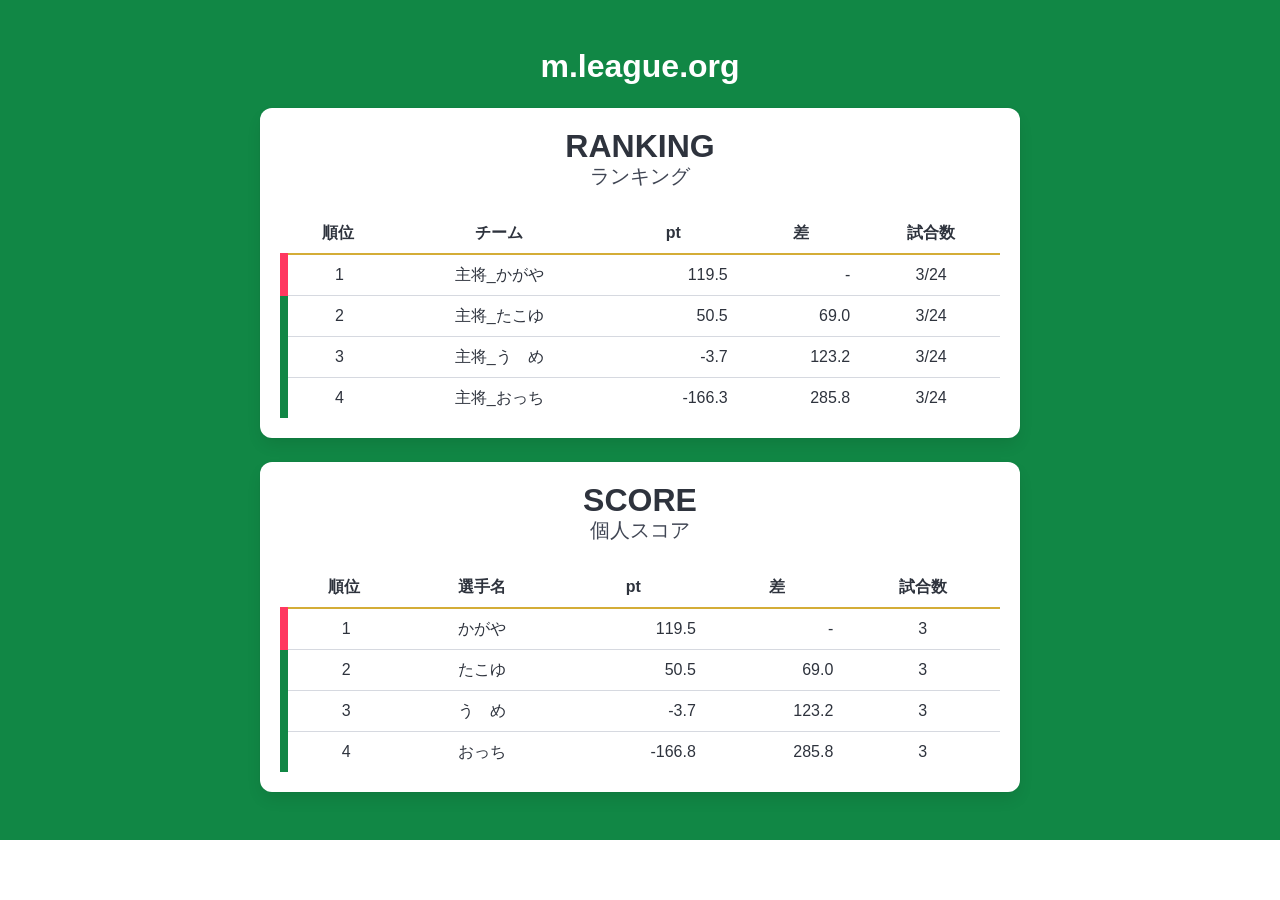
==== index.html @ b625d056 "initial" ====
<!DOCTYPE html>
<html lang="ja">
    <head>
        <meta charset="UTF-8">
        <meta name="viewport" content="width=device-width", initial-scale="1">
        <title>m.league.org</title>
        <link rel="icon" href="data:,">
        <link rel="stylesheet" href="./css/style.css" type="text/css">
        <link rel="stylesheet" href="./css/bulma.min.css" type="text/css">
    </head>
    <body>
        <section class="section">
            <div class="container">
                <h1 class="title has-text-centered has-text-white">m.league.org</h1>
                <!-- チーム成績 -->
                <div class="columns is-centered">
                    <div class="column is-8">
                        <div class="box">
                            <p class="title has-text-centered is-3">RANKING</p>
                            <p class="subtitle has-text-centered is-5">ランキング</p>
                            <table class="table is-fullwidth is-hoverable">
                                <thead>
                                    <tr>
                                        <th class="has-text-centered">順位</th>
                                        <th class="has-text-centered">チーム</th>
                                        <th class="has-text-centered">pt</th>
                                        <th class="has-text-centered">差</th>
                                        <th class="has-text-centered">試合数</th>
                                    </tr>
                                </thead>
                                <tbody>
                                    <tr class="rank-border-red">
                                        <td class="has-text-centered">1</td>
                                        <td class="has-text-centered"><span id="rank1_tn"></span></td>
                                        <td class="has-text-right"><span id="rank1_pt"></span></td>
                                        <td class="has-text-right"><span id="rank1_df"></span></td>
                                        <td class="has-text-centered">
                                            <span id="digest_game_number1"></span>/24
                                        </td>
                                    </tr>
                                    <tr class="rank-border-green">
                                        <td class="has-text-centered">2</td>
                                        <td class="has-text-centered"><span id="rank2_tn"></span></td>
                                        <td class="has-text-right"><span id="rank2_pt"></span></td>
                                        <td class="has-text-right"><span id="rank2_df"></span></td>
                                        <td class="has-text-centered">
                                            <span id="digest_game_number2"></span>/24
                                        </td>
                                    </tr>
                                    <tr class="rank-border-green">
                                        <td class="has-text-centered">3</td>
                                        <td class="has-text-centered"><span id=rank3_tn></span></td>
                                        <td class="has-text-right"><span id="rank3_pt"></span></td>
                                        <td class="has-text-right"><span id="rank3_df"></span></td>
                                        <td class="has-text-centered">
                                            <span id="digest_game_number3"></span>/24
                                        </td>
                                    </tr>
                                    <tr class="rank-border-green">
                                        <td class="has-text-centered">4</td>
                                        <td class="has-text-centered"><span id="rank4_tn"></span></td>
                                        <td class="has-text-right"><span id="rank4_pt"></span></td>
                                        <td class="has-text-right"><span id="rank4_df"></span></td>
                                        <td class="has-text-centered">
                                            <span id="digest_game_number4"></span>/24
                                        </td>
                                    </tr>
                                </tbody>
                            </table>
                        </div> <!-- /.box /.has-background-grey-darker -->
                    </div>
                </div>

                <!-- 個人成績 -->
                <div class="columns is-centered">
                    <div class="column is-8">
                        <div class="box">
                            <p class="title has-text-centered is-3">SCORE</p>
                            <p class="subtitle has-text-centered is-5">個人スコア</p>
                            <table class="table is-fullwidth is-hoverable">
                                <thead>
                                    <tr>
                                        <th class="has-text-centered">順位</th>
                                        <th class="has-text-centered">選手名</th>
                                        <th class="has-text-centered">pt</th>
                                        <th class="has-text-centered">差</th>
                                        <th class="has-text-centered">試合数</th>
                                    </tr>
                                </thead>
                                <tbody>
                                    <!-- 個人スコア 1位 -->
                                    <tr class="rank-border-red">
                                        <td class="has-text-centered">1</td>
                                        <td class="has-text-centered"><span id="rank01_player_nm"></span></td>
                                        <td class="has-text-right"><span id="rank01_player_pt"></span></td>
                                        <td class="has-text-right"><span id="rank01_player_df"></span></td>
                                        <td class="has-text-centered"><span id="rank01_player_gm"></span></td>
                                    </tr>
                                    <!-- 個人スコア 2位 -->
                                    <tr class="rank-border-green">
                                        <td class="has-text-centered">2</td>
                                        <td class="has-text-centered"><span id="rank02_player_nm"></span></td>
                                        <td class="has-text-right"><span id="rank02_player_pt"></span></td>
                                        <td class="has-text-right"><span id="rank02_player_df"></span></td>
                                        <td class="has-text-centered"><span id="rank02_player_gm"></span></td>
                                    </tr>
                                    <!-- 個人スコア 3位 -->
                                    <tr class="rank-border-green">
                                        <td class="has-text-centered">3</td>
                                        <td class="has-text-centered"><span id="rank03_player_nm"></span></td>
                                        <td class="has-text-right"><span id="rank03_player_pt"></span></td>
                                        <td class="has-text-right"><span id="rank03_player_df"></span></td>
                                        <td class="has-text-centered"><span id="rank03_player_gm"></span></td>
                                    </tr>
                                    <!-- 個人スコア 4位 -->
                                    <tr class="rank-border-green">
                                        <td class="has-text-centered">4</td>
                                        <td class="has-text-centered"><span id="rank04_player_nm"></span></td>
                                        <td class="has-text-right"><span id="rank04_player_pt"></span></td>
                                        <td class="has-text-right"><span id="rank04_player_df"></span></td>
                                        <td class="has-text-centered"><span id="rank04_player_gm"></span></td>
                                    </tr>
                                    <!-- // 現状、解放なし
                                    <tr class="rank-border-green">
                                        <td class="has-text-centered">5</td>
                                        <td class="has-text-centered"><span id="rank05_player_nm"></span></td>
                                        <td class="has-text-right"><span id="rank05_player_pt"></span></td>
                                        <td class="has-text-right"><span id="rank05_player_df"></span></td>
                                        <td class="has-text-centered"><span id="rank05_player_gm"></span></td>
                                    </tr>
                                    <tr class="rank-border-green">
                                        <td class="has-text-centered">6</td>
                                        <td class="has-text-centered"><span id="rank06_player_nm"></span></td>
                                        <td class="has-text-right"><span id="rank06_player_pt"></span></td>
                                        <td class="has-text-right"><span id="rank06_player_df"></span></td>
                                        <td class="has-text-centered"><span id="rank06_player_gm"></span></td>
                                    </tr>
                                    <tr class="rank-border-green">
                                        <td class="has-text-centered">7</td>
                                        <td class="has-text-centered"><span id="rank07_player_nm"></span></td>
                                        <td class="has-text-right"><span id="rank07_player_pt"></span></td>
                                        <td class="has-text-right"><span id="rank07_player_df"></span></td>
                                        <td class="has-text-centered"><span id="rank07_player_gm"></span></td>
                                    </tr>
                                    <tr class="rank-border-green">
                                        <td class="has-text-centered">8</td>
                                        <td class="has-text-centered"><span id="rank08_player_nm"></span></td>
                                        <td class="has-text-right"><span id="rank08_player_pt"></span></td>
                                        <td class="has-text-right"><span id="rank08_player_df"></span></td>
                                        <td class="has-text-centered"><span id="rank08_player_gm"></span></td>
                                    </tr>
                                    <tr class="rank-border-green">
                                        <td class="has-text-centered">9</td>
                                        <td class="has-text-centered"><span id="rank09_player_nm"></span></td>
                                        <td class="has-text-right"><span id="rank09_player_pt"></span></td>
                                        <td class="has-text-right"><span id="rank09_player_df"></span></td>
                                        <td class="has-text-centered"><span id="rank09_player_gm"></span></td>
                                    </tr>
                                    <tr class="rank-border-green">
                                        <td class="has-text-centered">10</td>
                                        <td class="has-text-centered"><span id="rank10_player_nm"></span></td>
                                        <td class="has-text-right"><span id="rank10_player_pt"></span></td>
                                        <td class="has-text-right"><span id="rank10_player_df"></span></td>
                                        <td class="has-text-centered"><span id="rank10_player_gm"></span></td>
                                    </tr>
                                    <tr class="rank-border-green">
                                        <td class="has-text-centered">11</td>
                                        <td class="has-text-centered"><span id="rank11_player_nm"></span></td>
                                        <td class="has-text-right"><span id="rank11_player_pt"></span></td>
                                        <td class="has-text-right"><span id="rank11_player_df"></span></td>
                                        <td class="has-text-centered"><span id="rank11_player_gm"></span></td>
                                    </tr>
                                    <tr class="rank-border-green">
                                        <td class="has-text-centered">12</td>
                                        <td class="has-text-centered"><span id="rank12_player_nm"></span></td>
                                        <td class="has-text-right"><span id="rank12_player_pt"></span></td>
                                        <td class="has-text-right"><span id="rank12_player_df"></span></td>
                                        <td class="has-text-centered"><span id="rank12_player_gm"></span></td>
                                    </tr>
                                    -->
                                </tbody>
                            </table>
                        </div> <!-- /.box /.has-background-grey-darker -->
                    </div>
                </div>

            </div> <!-- /.container -->
        </section> <!-- /.section -->
        <script src="./js/script.js" defer></script>
    </body>
</html>
---- css/style.css ----
body {
    background-color: #118745;
    /* color: #fff; */
}

.table {
    background-color: #1a1a1a;
    color: #fff;
}
.table thead th {
    color: #d4af37;
    border-bottom: 2px solid #d4ad37;
}
.table td, .table th {
    border-color: #333;
    vertical-align: middle;
}
.rank-border-red {
    border-left: 8px solid #ff3860;
}
.rank-border-green {
    border-left: 8px solid #118745;
}
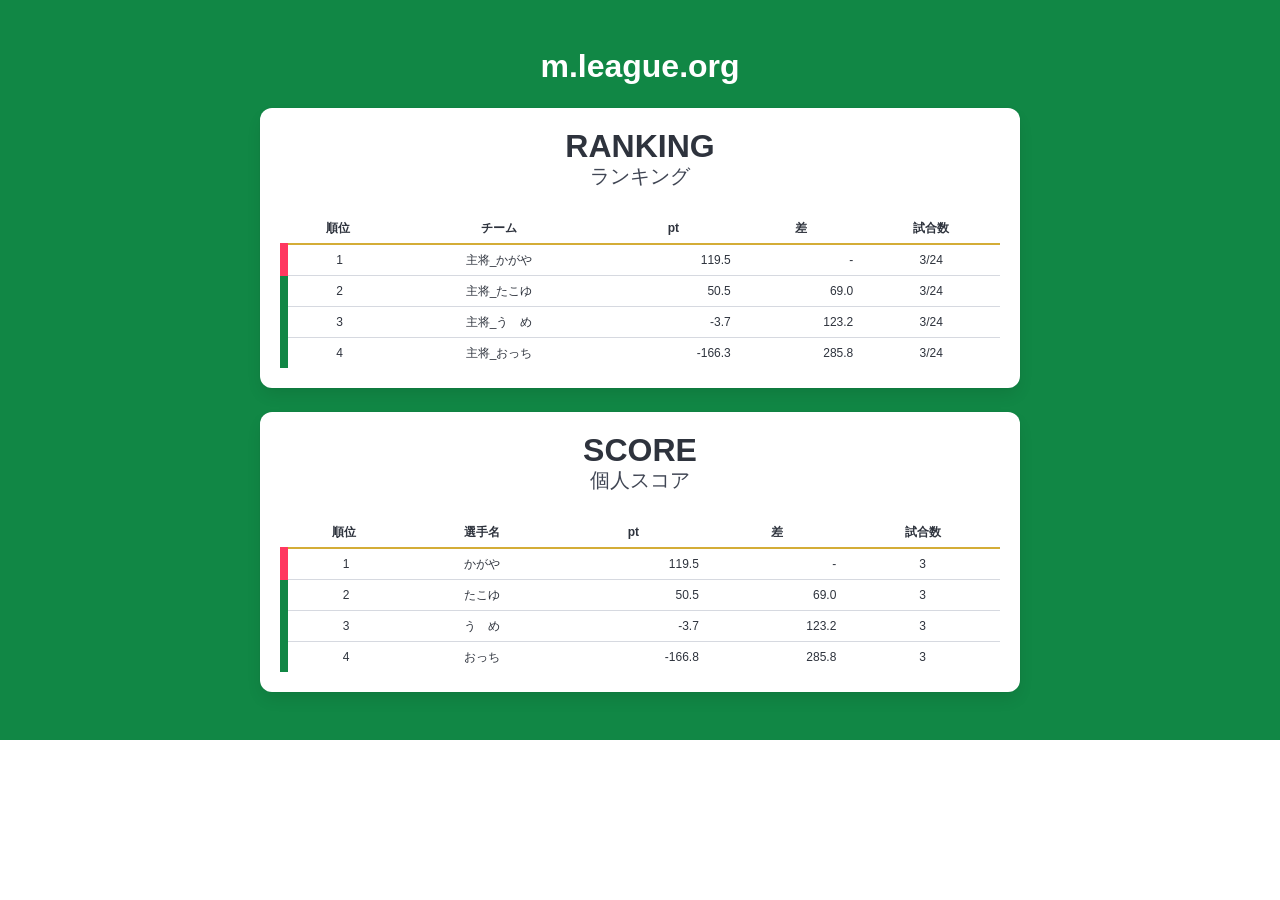
==== commit 7e051f1c: "文字サイズ調整1" ====
--- a/index.html
+++ b/index.html
@@ -18,7 +18,7 @@
                         <div class="box">
                             <p class="title has-text-centered is-3">RANKING</p>
                             <p class="subtitle has-text-centered is-5">ランキング</p>
-                            <table class="table is-fullwidth is-hoverable">
+                            <table class="table is-fullwidth is-hoverable is-size-7">
                                 <thead>
                                     <tr>
                                         <th class="has-text-centered">順位</th>
@@ -77,7 +77,7 @@
                         <div class="box">
                             <p class="title has-text-centered is-3">SCORE</p>
                             <p class="subtitle has-text-centered is-5">個人スコア</p>
-                            <table class="table is-fullwidth is-hoverable">
+                            <table class="table is-fullwidth is-hoverable is-size-7">
                                 <thead>
                                     <tr>
                                         <th class="has-text-centered">順位</th>
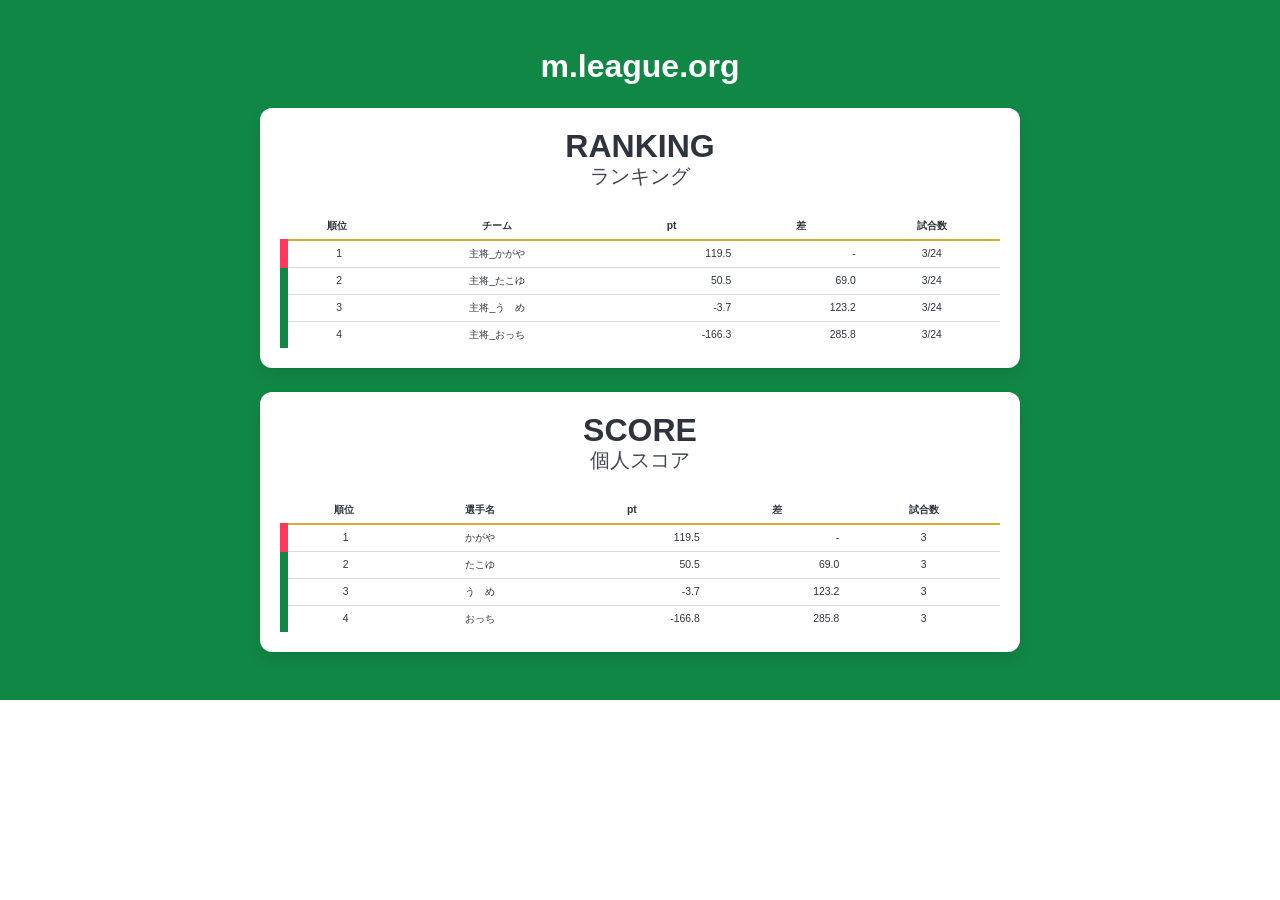
==== commit a3f05b64: "文字サイズ調整2" ====
--- a/index.html
+++ b/index.html
@@ -18,7 +18,7 @@
                         <div class="box">
                             <p class="title has-text-centered is-3">RANKING</p>
                             <p class="subtitle has-text-centered is-5">ランキング</p>
-                            <table class="table is-fullwidth is-hoverable is-size-7">
+                            <table class="table is-fullwidth is-hoverable" style="font-size: 0.65rem">
                                 <thead>
                                     <tr>
                                         <th class="has-text-centered">順位</th>
@@ -77,7 +77,7 @@
                         <div class="box">
                             <p class="title has-text-centered is-3">SCORE</p>
                             <p class="subtitle has-text-centered is-5">個人スコア</p>
-                            <table class="table is-fullwidth is-hoverable is-size-7">
+                            <table class="table is-fullwidth is-hoverable" style="font-size: 0.65rem">
                                 <thead>
                                     <tr>
                                         <th class="has-text-centered">順位</th>
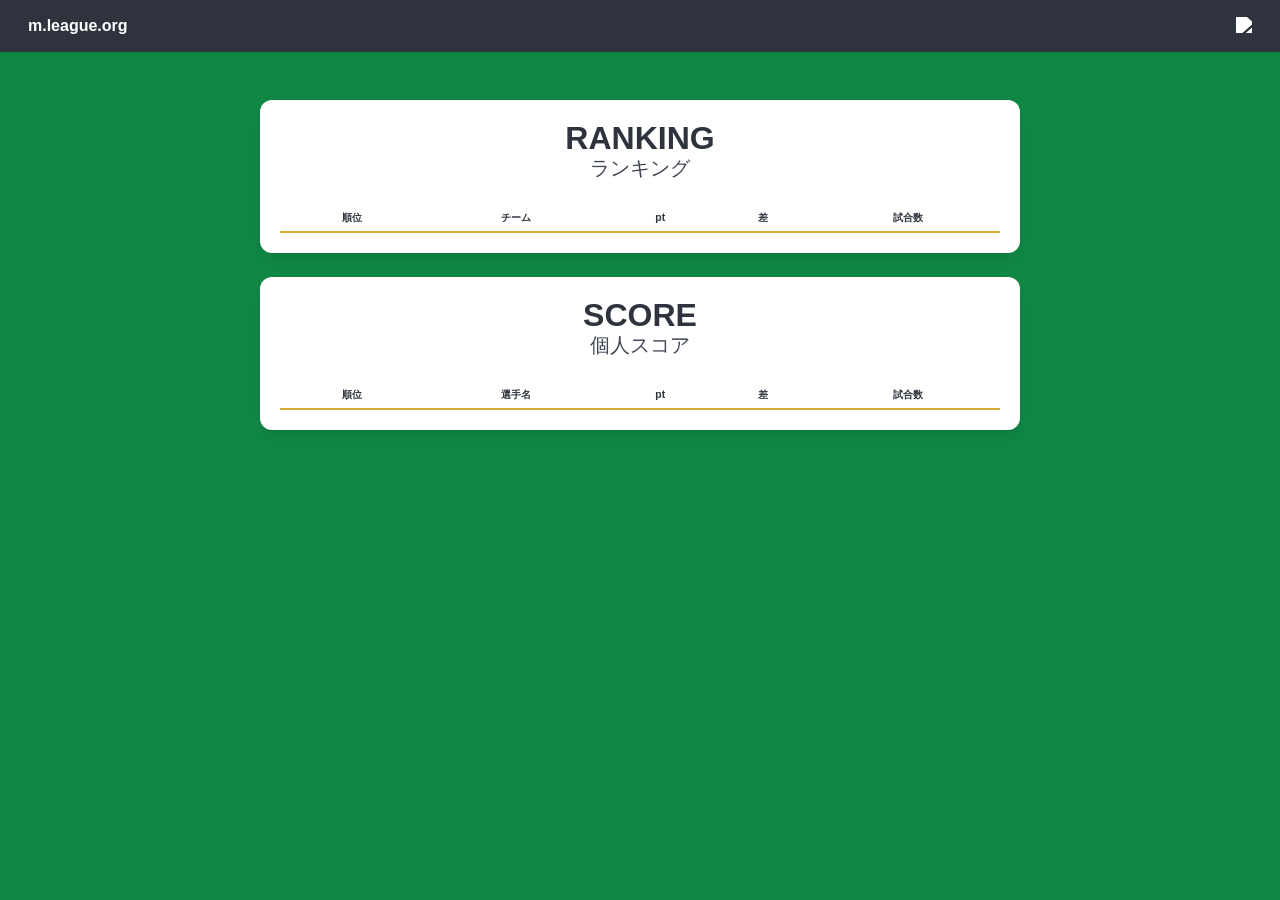
==== commit 2088015c: "2nd_html, readme" ====
--- a/index.html
+++ b/index.html
@@ -2,16 +2,35 @@
 <html lang="ja">
     <head>
         <meta charset="UTF-8">
-        <meta name="viewport" content="width=device-width", initial-scale="1">
-        <title>m.league.org</title>
+        <meta name="viewport" content="width=device-width, initial-scale=1">
+        <title>ml.org</title>
         <link rel="icon" href="data:,">
         <link rel="stylesheet" href="./css/style.css" type="text/css">
         <link rel="stylesheet" href="./css/bulma.min.css" type="text/css">
     </head>
     <body>
+        <!-- 外部リンク -->
+        <nav class="navbar is-dark org-navbar">
+            <div class="navbar-brand org-navbar-brand">
+                <div class="navbar-item has-text-white">
+                    m.league.org
+                </div>
+                <!-- リリース前
+                <a href="rule.html" class="navbar-item">
+                    <span class="icon">
+                        <img src="./svg/book.svg">
+                    </span>
+                </a>
+                -->
+                <a href="admin.html" class="navbar-item">
+                    <span class="icon">
+                        <img src="./svg/gear.svg">
+                    </span>
+                </a>
+            </div> <!-- /.navbar-brand -->
+        </nav> 
         <section class="section">
             <div class="container">
-                <h1 class="title has-text-centered has-text-white">m.league.org</h1>
                 <!-- チーム成績 -->
                 <div class="columns is-centered">
                     <div class="column is-8">
@@ -28,48 +47,11 @@
                                         <th class="has-text-centered">試合数</th>
                                     </tr>
                                 </thead>
-                                <tbody>
-                                    <tr class="rank-border-red">
-                                        <td class="has-text-centered">1</td>
-                                        <td class="has-text-centered"><span id="rank1_tn"></span></td>
-                                        <td class="has-text-right"><span id="rank1_pt"></span></td>
-                                        <td class="has-text-right"><span id="rank1_df"></span></td>
-                                        <td class="has-text-centered">
-                                            <span id="digest_game_number1"></span>/24
-                                        </td>
-                                    </tr>
-                                    <tr class="rank-border-green">
-                                        <td class="has-text-centered">2</td>
-                                        <td class="has-text-centered"><span id="rank2_tn"></span></td>
-                                        <td class="has-text-right"><span id="rank2_pt"></span></td>
-                                        <td class="has-text-right"><span id="rank2_df"></span></td>
-                                        <td class="has-text-centered">
-                                            <span id="digest_game_number2"></span>/24
-                                        </td>
-                                    </tr>
-                                    <tr class="rank-border-green">
-                                        <td class="has-text-centered">3</td>
-                                        <td class="has-text-centered"><span id=rank3_tn></span></td>
-                                        <td class="has-text-right"><span id="rank3_pt"></span></td>
-                                        <td class="has-text-right"><span id="rank3_df"></span></td>
-                                        <td class="has-text-centered">
-                                            <span id="digest_game_number3"></span>/24
-                                        </td>
-                                    </tr>
-                                    <tr class="rank-border-green">
-                                        <td class="has-text-centered">4</td>
-                                        <td class="has-text-centered"><span id="rank4_tn"></span></td>
-                                        <td class="has-text-right"><span id="rank4_pt"></span></td>
-                                        <td class="has-text-right"><span id="rank4_df"></span></td>
-                                        <td class="has-text-centered">
-                                            <span id="digest_game_number4"></span>/24
-                                        </td>
-                                    </tr>
-                                </tbody>
+                                <tbody id="team_data"></tbody>
                             </table>
-                        </div> <!-- /.box /.has-background-grey-darker -->
-                    </div>
-                </div>
+                        </div> <!-- /.box -->
+                    </div> <!-- /.column -->
+                </div> <!-- /.columns -->
 
                 <!-- 個人成績 -->
                 <div class="columns is-centered">
@@ -87,105 +69,13 @@
                                         <th class="has-text-centered">試合数</th>
                                     </tr>
                                 </thead>
-                                <tbody>
-                                    <!-- 個人スコア 1位 -->
-                                    <tr class="rank-border-red">
-                                        <td class="has-text-centered">1</td>
-                                        <td class="has-text-centered"><span id="rank01_player_nm"></span></td>
-                                        <td class="has-text-right"><span id="rank01_player_pt"></span></td>
-                                        <td class="has-text-right"><span id="rank01_player_df"></span></td>
-                                        <td class="has-text-centered"><span id="rank01_player_gm"></span></td>
-                                    </tr>
-                                    <!-- 個人スコア 2位 -->
-                                    <tr class="rank-border-green">
-                                        <td class="has-text-centered">2</td>
-                                        <td class="has-text-centered"><span id="rank02_player_nm"></span></td>
-                                        <td class="has-text-right"><span id="rank02_player_pt"></span></td>
-                                        <td class="has-text-right"><span id="rank02_player_df"></span></td>
-                                        <td class="has-text-centered"><span id="rank02_player_gm"></span></td>
-                                    </tr>
-                                    <!-- 個人スコア 3位 -->
-                                    <tr class="rank-border-green">
-                                        <td class="has-text-centered">3</td>
-                                        <td class="has-text-centered"><span id="rank03_player_nm"></span></td>
-                                        <td class="has-text-right"><span id="rank03_player_pt"></span></td>
-                                        <td class="has-text-right"><span id="rank03_player_df"></span></td>
-                                        <td class="has-text-centered"><span id="rank03_player_gm"></span></td>
-                                    </tr>
-                                    <!-- 個人スコア 4位 -->
-                                    <tr class="rank-border-green">
-                                        <td class="has-text-centered">4</td>
-                                        <td class="has-text-centered"><span id="rank04_player_nm"></span></td>
-                                        <td class="has-text-right"><span id="rank04_player_pt"></span></td>
-                                        <td class="has-text-right"><span id="rank04_player_df"></span></td>
-                                        <td class="has-text-centered"><span id="rank04_player_gm"></span></td>
-                                    </tr>
-                                    <!-- // 現状、解放なし
-                                    <tr class="rank-border-green">
-                                        <td class="has-text-centered">5</td>
-                                        <td class="has-text-centered"><span id="rank05_player_nm"></span></td>
-                                        <td class="has-text-right"><span id="rank05_player_pt"></span></td>
-                                        <td class="has-text-right"><span id="rank05_player_df"></span></td>
-                                        <td class="has-text-centered"><span id="rank05_player_gm"></span></td>
-                                    </tr>
-                                    <tr class="rank-border-green">
-                                        <td class="has-text-centered">6</td>
-                                        <td class="has-text-centered"><span id="rank06_player_nm"></span></td>
-                                        <td class="has-text-right"><span id="rank06_player_pt"></span></td>
-                                        <td class="has-text-right"><span id="rank06_player_df"></span></td>
-                                        <td class="has-text-centered"><span id="rank06_player_gm"></span></td>
-                                    </tr>
-                                    <tr class="rank-border-green">
-                                        <td class="has-text-centered">7</td>
-                                        <td class="has-text-centered"><span id="rank07_player_nm"></span></td>
-                                        <td class="has-text-right"><span id="rank07_player_pt"></span></td>
-                                        <td class="has-text-right"><span id="rank07_player_df"></span></td>
-                                        <td class="has-text-centered"><span id="rank07_player_gm"></span></td>
-                                    </tr>
-                                    <tr class="rank-border-green">
-                                        <td class="has-text-centered">8</td>
-                                        <td class="has-text-centered"><span id="rank08_player_nm"></span></td>
-                                        <td class="has-text-right"><span id="rank08_player_pt"></span></td>
-                                        <td class="has-text-right"><span id="rank08_player_df"></span></td>
-                                        <td class="has-text-centered"><span id="rank08_player_gm"></span></td>
-                                    </tr>
-                                    <tr class="rank-border-green">
-                                        <td class="has-text-centered">9</td>
-                                        <td class="has-text-centered"><span id="rank09_player_nm"></span></td>
-                                        <td class="has-text-right"><span id="rank09_player_pt"></span></td>
-                                        <td class="has-text-right"><span id="rank09_player_df"></span></td>
-                                        <td class="has-text-centered"><span id="rank09_player_gm"></span></td>
-                                    </tr>
-                                    <tr class="rank-border-green">
-                                        <td class="has-text-centered">10</td>
-                                        <td class="has-text-centered"><span id="rank10_player_nm"></span></td>
-                                        <td class="has-text-right"><span id="rank10_player_pt"></span></td>
-                                        <td class="has-text-right"><span id="rank10_player_df"></span></td>
-                                        <td class="has-text-centered"><span id="rank10_player_gm"></span></td>
-                                    </tr>
-                                    <tr class="rank-border-green">
-                                        <td class="has-text-centered">11</td>
-                                        <td class="has-text-centered"><span id="rank11_player_nm"></span></td>
-                                        <td class="has-text-right"><span id="rank11_player_pt"></span></td>
-                                        <td class="has-text-right"><span id="rank11_player_df"></span></td>
-                                        <td class="has-text-centered"><span id="rank11_player_gm"></span></td>
-                                    </tr>
-                                    <tr class="rank-border-green">
-                                        <td class="has-text-centered">12</td>
-                                        <td class="has-text-centered"><span id="rank12_player_nm"></span></td>
-                                        <td class="has-text-right"><span id="rank12_player_pt"></span></td>
-                                        <td class="has-text-right"><span id="rank12_player_df"></span></td>
-                                        <td class="has-text-centered"><span id="rank12_player_gm"></span></td>
-                                    </tr>
-                                    -->
-                                </tbody>
+                                <tbody id="player_data"></tbody>
                             </table>
                         </div> <!-- /.box /.has-background-grey-darker -->
-                    </div>
-                </div>
-
+                    </div> <!-- /.column -->
+                </div> <!-- ./columns -->
             </div> <!-- /.container -->
         </section> <!-- /.section -->
-        <script src="./js/script.js" defer></script>
+        <script src="./js/index.js" defer></script>
     </body>
 </html>
--- a/css/style.css
+++ b/css/style.css
@@ -1,6 +1,37 @@
 body {
     background-color: #118745;
     /* color: #fff; */
+    min-height: 100vh;
+    display: flex;
+    flex-direction: column;
+}
+
+/* index.html */
+.org-navbar {
+    display: block !important;
+}
+.org-navbar-brand {
+    display: flex !important;
+    flex-direction: row !important;
+    align-items: center !important;
+    width: 100% !important;
+    padding: 0 1rem;    
+}
+.org-navbar-brand > div {
+    font-weight: bold !important;
+    margin-right: auto !important;
+    display: block !important;
+}
+.org-navbar-brand > a {
+    display: block !important;
+}
+.org-navbar-item > span > img {
+    width: 1rem;
+    height: 1rem;
+}
+.navbar-item .icon img {
+    filter: brightness(0) invert(1);
+    transition: filter 0.2s ease;
 }
 
 .table {
@@ -21,3 +52,36 @@
 .rank-border-green {
     border-left: 8px solid #118745;
 }
+
+/* admin.html */
+#org_overlay {
+    /* 画面に固定 */
+    position: fixed !important;
+
+    /* 画面全体に引き伸ばす */
+    top: 0 !important;
+    left: 0 !important;
+    right: 0 !important;
+    bottom: 0 !important;
+
+    /* 外部要因の影響を除外する */
+    width: 100% !important;
+    height: 100% !important;
+
+    background-color: #ffffff !important;
+    z-index: 999999 !important;
+
+    /* 中央揃え */
+    display: flex !important;
+    justify-content: center !important;
+    align-items: center !important;
+    font-size: 18px;
+    font-weight: bold;
+    color: #333333;
+}
+.org_hidden {
+    display: none !important;
+    opacity: 0 !important;
+    visibility: hidden !important;
+    pointer-events: none !important;
+}
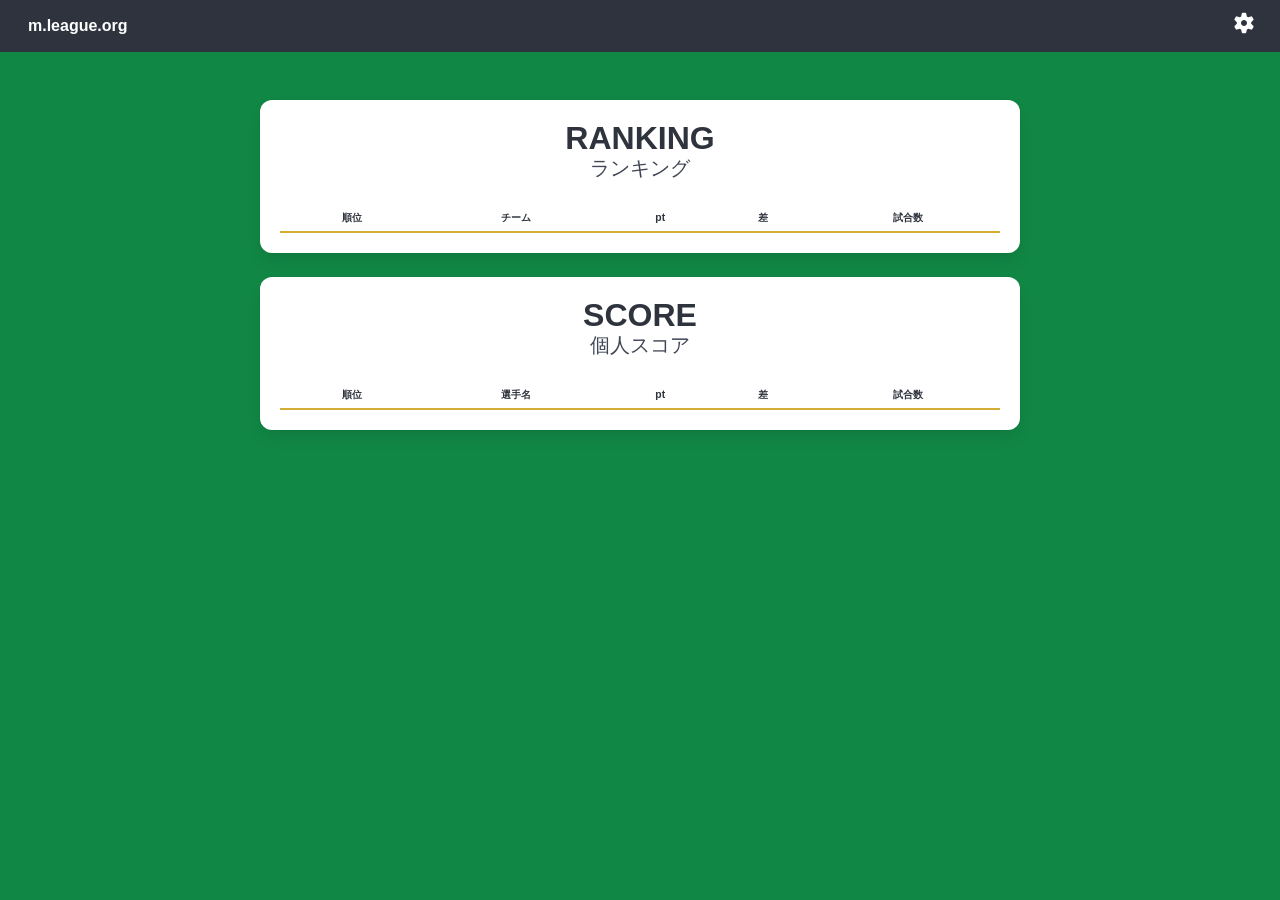
==== commit 3047cfe8: "Add files via upload" ====
--- a/index.html
+++ b/index.html
@@ -5,7 +5,8 @@
         <meta name="viewport" content="width=device-width, initial-scale=1">
         <title>ml.org</title>
         <link rel="icon" href="data:,">
-        <link rel="stylesheet" href="./css/style.css" type="text/css">
+        <link rel="stylesheet" href="./css/common.css" type="text/css">
+        <link rel="stylesheet" href="./css/index.css" type="text/css">
         <link rel="stylesheet" href="./css/bulma.min.css" type="text/css">
     </head>
     <body>
--- a/css/common.css
+++ b/css/common.css
@@ -0,0 +1,7 @@
+body {
+    background-color: #118745;
+    /* color: #fff; */
+    min-height: 100vh;
+    display: flex;
+    flex-direction: column;
+}
--- a/css/index.css
+++ b/css/index.css
@@ -0,0 +1,46 @@
+.org-navbar {
+    display: block !important;
+}
+.org-navbar-brand {
+    display: flex !important;
+    flex-direction: row !important;
+    align-items: center !important;
+    width: 100% !important;
+    padding: 0 1rem;    
+}
+.org-navbar-brand > div {
+    font-weight: bold !important;
+    margin-right: auto !important;
+    display: block !important;
+}
+.org-navbar-brand > a {
+    display: block !important;
+}
+.org-navbar-item > span > img {
+    width: 1rem;
+    height: 1rem;
+}
+.navbar-item .icon img {
+    filter: brightness(0) invert(1);
+    transition: filter 0.2s ease;
+}
+
+.table {
+    background-color: #1a1a1a;
+    color: #fff;
+}
+.table thead th {
+    color: #d4af37;
+    border-bottom: 2px solid #d4ad37;
+}
+.table td, .table th {
+    border-color: #333;
+    vertical-align: middle;
+}
+.rank-border-red {
+    border-left: 8px solid #ff3860;
+}
+.rank-border-green {
+    border-left: 8px solid #118745;
+}
+
